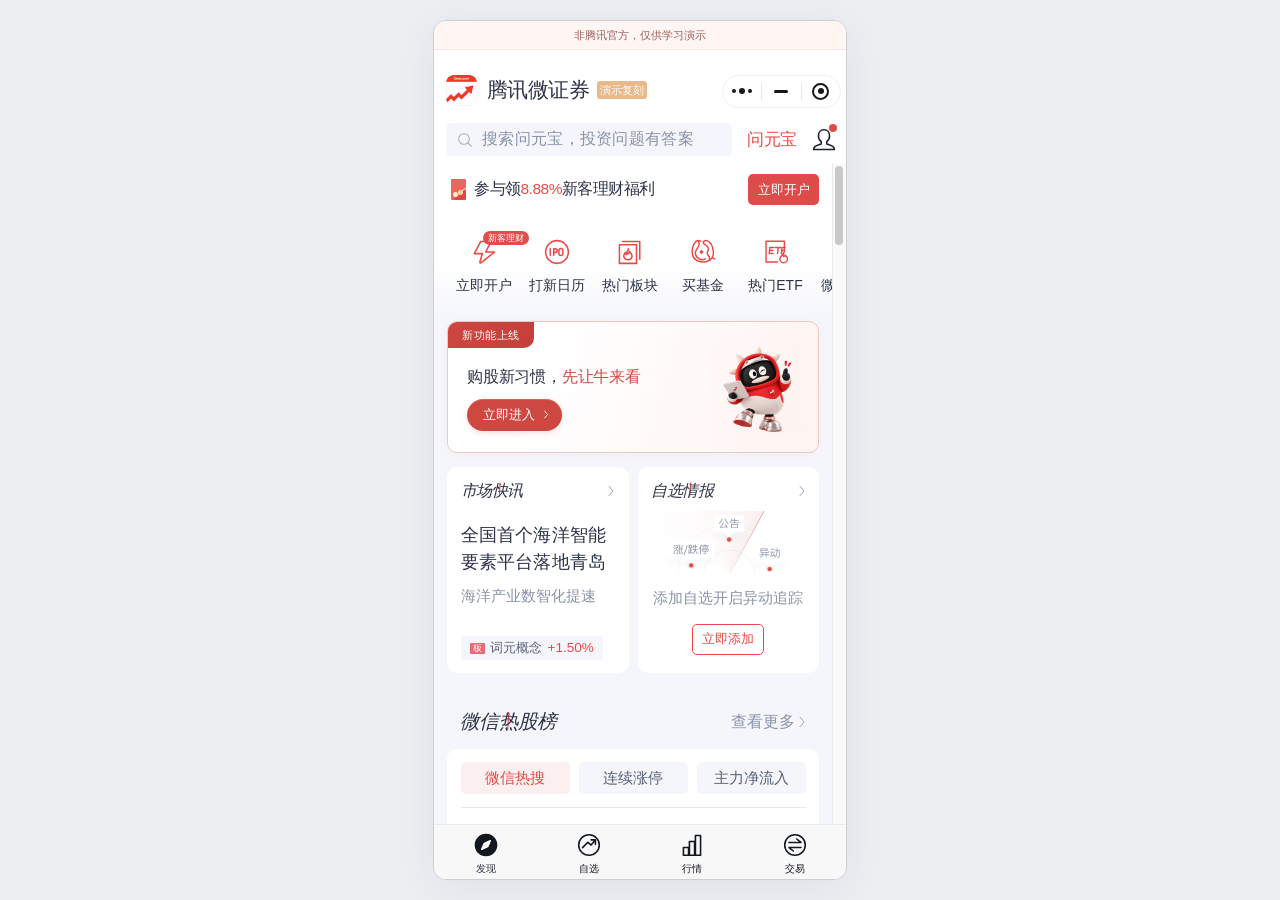
==== index.html @ d4bbb428 "Enlarge the Niulai headline and balance hero spacing across screen sizes" ====
<!doctype html>
<html lang="zh-CN">
<head>
  <meta charset="UTF-8">
  <meta name="viewport" content="width=device-width, initial-scale=1, viewport-fit=cover">
  <meta name="theme-color" content="#ffffff">
  <meta name="description" content="根据参考截图制作的腾讯微证券首页前端演示。">
  <title>腾讯微证券 · 首页复刻</title>
  <link rel="icon" type="image/svg+xml" href="data:image/svg+xml,%3Csvg xmlns='http://www.w3.org/2000/svg' viewBox='0 0 32 32'%3E%3Crect width='32' height='32' rx='8' fill='%23ef4844'/%3E%3Cpath d='m5 24 7-8 5 4 9-13m-7 1 8-2-1 8' fill='none' stroke='white' stroke-width='3' stroke-linejoin='round'/%3E%3C/svg%3E">
  <link rel="stylesheet" href="styles.css?v=19">
  <script src="app.js" defer></script>
</head>
<body>
  <svg class="svg-library" xmlns="http://www.w3.org/2000/svg" aria-hidden="true">
    <defs>
      <symbol id="i-search" viewBox="0 0 24 24"><circle cx="10.5" cy="10.5" r="8"/><path d="m16.5 16.5 5 5"/></symbol>
      <symbol id="i-user" viewBox="0 0 28 28"><path d="M14 2c-4 0-6.5 3-6.5 7.2 0 3 1.2 5.1 3.3 6.6v3c-5.7 1.4-9 3.2-9 6.2h24.4c0-3-3.3-4.8-9-6.2v-3c2.1-1.5 3.3-3.6 3.3-6.6C20.5 5 18 2 14 2Z"/></symbol>
      <symbol id="i-chevron" viewBox="0 0 12 20"><path d="m3 3 6 7-6 7"/></symbol>
      <symbol id="i-flash" viewBox="0 0 32 32"><path d="M12 3 4 18h10l-3 10c-.4 1.4.6 2 1.6 1L29 16H18l7-13Z"/></symbol>
      <symbol id="i-ipo" viewBox="0 0 32 32"><circle cx="16" cy="16" r="14"/><path d="M7.7 12v8M12 20v-8h2a2.3 2.3 0 0 1 0 4.6h-2M23.2 14a2.4 2.4 0 0 0-4.8 0v4a2.4 2.4 0 0 0 4.8 0Z"/></symbol>
      <symbol id="i-fire" viewBox="0 0 24 28"><path d="M13.2 1.5c1.2 5.8-3.4 5.6-1.2 10.2 2.2 0 3.9-2.3 4.2-4.1 4.4 6 6.7 14.9-.9 18.2 2.5-4.6-1.8-5.7-3.2-8.3-1.1 2.5-4.8 4.7-2 8.3C.4 23.6 1.4 15.4 5.4 10.3c-.2 3.2 1 3.7 2.4 4.3C5.9 8.7 10.6 7.4 13.2 1.5Z"/></symbol>
      <symbol id="i-sectors" viewBox="0 0 32 32"><path d="M7 3h21v22M3 7h21v23H3Z"/><path d="M14 12c.8 3.4-3.4 3.9-1.2 6.4 1.3-.1 2.4-1.3 2.7-2.9 5 5.3 3 10-1.7 10-5.8 0-6.8-5.2-3.5-8.7.1 2 1.1 2.2 1.4 2.1-1-3.3 2.3-3.9 2.3-6.9Z"/></symbol>
      <symbol id="i-fund" viewBox="0 0 34 34"><path d="M14 3C7-1 2 10 3 18c.5 9 8 13 16 12 9-1 13-7 11-16C29 5 22 0 18 3c-3 4 5 4 6 9 .8 4-3 5-1 8 1 3 4 3 2 6M11 4c3 3 .5 6-2 9-3 4-3 10 3 13 3 2 6 1 8 0M29 24l3 2"/><path d="m15 14 3 3-3 3-3-3Z" fill="currentColor" stroke="none"/></symbol>
      <symbol id="i-etf" viewBox="0 0 32 34"><path d="M27 17V3H3v27h15M8 11h5m-5 0-1 8h5m-4-4h4m3-4h7m-3 0-1 8m6-8h4m-4 0-1 8m1-4h3"/><path d="M26 18c-1 3-5 5-5 8a5 5 0 0 0 10 0c0-2-2-4-3-5 0 2-2 2-2 2s-1-2 0-5Z"/></symbol>
      <symbol id="i-compass" viewBox="0 0 28 28"><circle cx="14" cy="14" r="12.3" fill="var(--compass-fill,none)"/><path d="m19 9-3.1 6.9L9 19l3.1-6.9Z" fill="var(--compass-needle,none)" stroke="var(--compass-needle,currentColor)"/></symbol>
      <symbol id="i-chart" viewBox="0 0 28 28"><circle cx="14" cy="14" r="12"/><path d="m6.5 17 6-6 4 3 5-6m-5 0h5v5"/></symbol>
      <symbol id="i-bars" viewBox="0 0 28 28"><path d="M4 17h6v9H4Zm7-7h6v16h-6Zm7-7h6v23h-6Z"/></symbol>
      <symbol id="i-trade" viewBox="0 0 28 28"><circle cx="14" cy="14" r="12"/><path d="M7 11h14l-5-4M21 17H7l5 4"/></symbol>
      <symbol id="i-heart" viewBox="0 0 30 30"><path d="M27.1 14.5C31 6.1 21.3.9 15 7.2 8.7.9-1 6.1 2.9 14.5c1.6 3.5 7 8.4 12.1 12.4l2-1.7M23 17v9m-4.5-4.5h9"/></symbol>
      <symbol id="i-check" viewBox="0 0 24 24"><path d="m5 12 5 5 10-11"/></symbol>
      <symbol id="i-close" viewBox="0 0 24 24"><path d="m6 6 12 12M18 6 6 18"/></symbol>
    </defs>
  </svg>

  <div class="app-shell">
    <p class="demo-notice">非腾讯官方，仅供学习演示</p>
    <header class="app-header">
      <div class="brand-row">
        <div class="brand" aria-label="腾讯微证券界面复刻演示">
          <span class="brand-logo" role="img" aria-label="腾讯微证券标志"></span>
          <h1>腾讯微证券</h1>
          <span class="official-badge">演示复刻</span>
        </div>
        <div class="mini-program-tools" aria-label="小程序工具">
          <button type="button" data-action="menu" aria-label="更多选项" class="more-dots"><i></i><i></i><i></i></button>
          <span class="capsule-divider"></span>
          <button type="button" data-action="minimize" aria-label="收起页面"><span class="minus"></span></button>
          <span class="capsule-divider"></span>
          <button type="button" data-action="about" aria-label="关于此页面"><span class="mini-close"></span></button>
        </div>
      </div>
      <div class="search-row">
        <button class="search-entry" type="button" data-action="search"><svg class="icon"><use href="#i-search"/></svg><span>搜索问元宝，投资问题有答案</span></button>
        <button class="yuanbao-entry" type="button" data-action="yuanbao">问元宝</button>
        <button class="profile-entry" type="button" data-action="profile" aria-label="个人中心，有新消息"><svg class="icon"><use href="#i-user"/></svg><span class="unread-dot"></span></button>
      </div>
    </header>

    <div class="content-region">
      <main id="main-scroll" class="main-scroll">
        <section id="discover-view" class="view">
          <div class="promotion">
            <span class="benefit-icon" aria-hidden="true"><span></span></span>
            <p>参与领<span class="red">8.88%</span>新客理财福利</p>
            <button type="button" class="primary-button open-account" data-action="account">立即开户</button>
          </div>

          <nav class="shortcuts" aria-label="常用服务">
            <button type="button" class="shortcut" data-action="account"><span class="shortcut-icon"><svg class="icon"><use href="#i-flash"/></svg><span class="shortcut-badge">新客理财</span></span><span>立即开户</span></button>
            <button type="button" class="shortcut" data-action="ipo"><span class="shortcut-icon"><svg class="icon"><use href="#i-ipo"/></svg></span><span>打新日历</span></button>
            <button type="button" class="shortcut" data-action="sectors"><span class="shortcut-icon"><svg class="icon"><use href="#i-sectors"/></svg></span><span>热门板块</span></button>
            <button type="button" class="shortcut" data-action="fund"><span class="shortcut-icon"><svg class="icon"><use href="#i-fund"/></svg></span><span>买基金</span></button>
            <button type="button" class="shortcut" data-action="etf"><span class="shortcut-icon"><svg class="icon"><use href="#i-etf"/></svg></span><span>热门ETF</span></button>
            <button type="button" class="shortcut" data-action="services"><span class="shortcut-icon"><svg class="icon"><use href="#i-chart"/></svg></span><span>微信理财</span></button>
          </nav>

          <div class="discovery-content">
            <a class="niulai-card" href="niulai.html?v=20" aria-label="新功能上线：购股新习惯，先让牛来看。立即进入牛来">
              <span class="niulai-new-tag">新功能上线</span>
              <div class="niulai-card-copy">
                <h2>购股新习惯，<span>先让牛来看</span></h2>
                <span class="niulai-card-cta"><span>立即进入</span><svg class="icon" aria-hidden="true"><use href="#i-chevron"/></svg></span>
              </div>
              <img class="niulai-card-mascot" src="assets/niulai.jpg" alt="牛来" width="1254" height="1254" decoding="async">
            </a>

            <section class="feature-cards" aria-label="市场资讯与自选情报">
              <article class="feature-card news-card">
                <button class="card-heading" type="button" data-action="news"><h2 class="slanted-title">市场<span class="title-accent">快</span>讯</h2><svg class="icon chevron"><use href="#i-chevron"/></svg></button>
                <button class="news-body" type="button" data-action="news"><h3>全国首个海洋智能<br>要素平台落地青岛</h3><p>海洋产业数智化提速</p></button>
                <button class="sector-chip" type="button" data-action="sector-detail"><span class="sector-badge">板</span><strong>词元概念</strong><span class="red">+1.50%</span></button>
              </article>
              <article class="feature-card intelligence-card">
                <button class="card-heading" type="button" data-action="intelligence"><h2 class="slanted-title">自选<span class="title-accent">情</span>报</h2><svg class="icon chevron"><use href="#i-chevron"/></svg></button>
                <div class="radar-image" role="img" aria-label="自选情报：追踪公告、涨跌停与异动"></div>
                <p id="intelligence-caption">添加自选开启异动追踪</p>
                <button class="outline-button" type="button" data-action="add-stock">立即添加</button>
              </article>
            </section>

            <section class="hot-stocks" aria-labelledby="hot-stocks-heading">
              <div class="section-heading"><h2 id="hot-stocks-heading" class="slanted-title">微信<span class="title-accent">热</span>股榜</h2><button class="more-link" type="button" data-action="more-stocks">查看更多<svg class="icon chevron"><use href="#i-chevron"/></svg></button></div>
              <div class="ranking-card">
                <div class="ranking-tabs" role="tablist" aria-label="热股榜分类">
                  <button id="tab-hot" class="ranking-tab active" type="button" role="tab" aria-controls="stock-list" aria-selected="true" data-ranking="hot">微信热搜</button>
                  <button id="tab-streak" class="ranking-tab" type="button" role="tab" aria-controls="stock-list" aria-selected="false" tabindex="-1" data-ranking="streak">连续涨停</button>
                  <button id="tab-inflow" class="ranking-tab" type="button" role="tab" aria-controls="stock-list" aria-selected="false" tabindex="-1" data-ranking="inflow">主力净流入</button>
                </div>
                <div id="stock-list" role="tabpanel" aria-labelledby="tab-hot">
                  <article class="stock-item">
                    <div class="stock-summary">
                      <svg class="sparkline" viewBox="0 0 130 65" aria-label="长电科技走势"><defs><linearGradient id="spark-fill" x1="0" y1="0" x2="0" y2="1"><stop offset="0%" stop-color="#eabdbd" stop-opacity=".65"/><stop offset="100%" stop-color="#eabdbd" stop-opacity=".17"/></linearGradient></defs><path d="M1 59 6 57 13 51 19 57 23 57 29 62 33 61 36 46 39 48 43 41 48 37 53 40 56 41 58 45 63 41 67 42 72 37 78 41 83 37 88 36 94 32 99 22 104 23 110 18 116 19 122 12 129 6V64H1Z" fill="url(#spark-fill)"/><path d="M1 59 6 57 13 51 19 57 23 57 29 62 33 61 36 46 39 48 43 41 48 37 53 40 56 41 58 45 63 41 67 42 72 37 78 41 83 37 88 36 94 32 99 22 104 23 110 18 116 19 122 12 129 6" fill="none" stroke="#f15353" stroke-width="1"/></svg>
                      <button class="stock-name" type="button" data-stock="长电科技"><span class="rank-number">1</span><span>长电科技</span></button>
                      <div class="stock-metrics"><div class="heat-metric"><strong><svg class="icon"><use href="#i-fire"/></svg>2.93万</strong><span>搜索热度</span></div><div class="change-metric"><strong class="red">+8.71%</strong><span>今日涨跌</span></div></div>
                      <button class="favorite-button" type="button" data-favorite="长电科技" aria-label="添加长电科技到自选" aria-pressed="false"><svg class="icon"><use href="#i-heart"/></svg></button>
                    </div>
                    <button class="stock-news" type="button" data-stock="长电科技"><span>▤</span><strong>公司大事</strong><span>拟定增45亿扩产先进封装</span><svg class="icon chevron"><use href="#i-chevron"/></svg></button>
                  </article>
                </div>
                <p class="data-note">页面演示数据</p>
              </div>
            </section>
          </div>
        </section>
        <section id="watchlist-view" class="view secondary-view" hidden></section>
        <section id="markets-view" class="view secondary-view" hidden></section>
        <section id="trade-view" class="view secondary-view" hidden></section>
      </main>
      <div class="scroll-rail" aria-hidden="true"><div class="scroll-thumb"></div></div>
    </div>

    <nav class="bottom-nav" aria-label="主导航">
      <button class="nav-item active" type="button" data-view="discover" aria-current="page"><svg class="icon"><use href="#i-compass"/></svg><span>发现</span></button>
      <button class="nav-item" type="button" data-view="watchlist"><svg class="icon"><use href="#i-chart"/></svg><span>自选</span></button>
      <button class="nav-item" type="button" data-view="markets"><svg class="icon"><use href="#i-bars"/></svg><span>行情</span></button>
      <button class="nav-item" type="button" data-view="trade"><svg class="icon"><use href="#i-trade"/></svg><span>交易</span></button>
    </nav>

    <dialog id="detail-dialog" class="detail-dialog" aria-labelledby="dialog-title">
      <div class="dialog-top"><h2 id="dialog-title"></h2><button type="button" class="icon-button" data-action="close-dialog" aria-label="关闭弹窗"><svg class="icon"><use href="#i-close"/></svg></button></div>
      <div id="dialog-content"></div>
    </dialog>
    <div id="toast" class="toast" role="status" aria-live="polite"></div>
  </div>
</body>
</html>
---- styles.css ----
:root{color-scheme:light;--red:#eb4945;--ink:#2d3348;--muted:#8b93a8;--paper:#f5f6fb;--line:#ececf1;font-family:"PingFang SC","Microsoft YaHei","Noto Sans CJK SC",sans-serif;font-synthesis:none;font-size:min(16px,3.8647343vw);color:var(--ink);background:#edeef2}
*{box-sizing:border-box}body{margin:0}button,input{font:inherit}button{color:inherit;cursor:pointer;padding:0;border:0;background:none;-webkit-tap-highlight-color:transparent}button:focus-visible,input:focus-visible{outline:2px solid var(--red);outline-offset:3px}button:active{opacity:.76}button:disabled{cursor:default}h1,h2,h3,p{margin:0}svg{display:block}button .icon{pointer-events:none}.icon{width:1.5rem;height:1.5rem;fill:none;stroke:currentColor;stroke-width:1.8;stroke-linecap:round;stroke-linejoin:round;flex-shrink:0}.svg-library{width:0;height:0;position:absolute;overflow:hidden}.red{color:var(--red)}[hidden]{display:none!important}
.app-shell{width:25.875rem;max-width:100%;height:100dvh;margin:0 auto;background:#fff;display:flex;flex-direction:column;position:relative;overflow:hidden;border:1px solid #ceced2;border-radius:.8125rem}
.demo-notice{flex:none;padding:.375rem .75rem;background:#fff5f3;color:#98605b;font-size:.6875rem;line-height:1rem;text-align:center;border-bottom:1px solid #f6e7e4}
.app-header{flex:none;height:7.0625rem;background:white}.brand-row{height:4.5625rem;display:flex;align-items:flex-start;padding:1.5rem .3125rem 0 .75rem;position:relative}.brand{display:flex;align-items:center;white-space:nowrap;height:2rem;gap:.59375rem}.brand-logo{width:1.9375rem;height:1.9375rem;flex-shrink:0;background-image:url("assets/reference-ui.png");background-size:25.875rem 48.75rem;background-position:-.8125rem -1.5625rem;border-radius:.5rem}.brand h1{font-size:1.3125rem;letter-spacing:-.025rem;font-weight:700;line-height:1.4}.official-badge{color:#fff;background:#e8b989;border-radius:.1875rem;padding:.03125rem .1875rem;line-height:1.05rem;font-size:.6875rem;font-weight:500;margin-left:-.125rem}
.mini-program-tools{display:flex;align-items:center;width:7.4375rem;height:2.03125rem;position:absolute;top:1.5625rem;right:.3125rem;border:1px solid #eee;border-radius:2rem;color:#181818;background:#fff}.mini-program-tools button{flex:1;min-width:0;height:100%;display:flex;align-items:center;justify-content:center}.more-dots{gap:.1875rem}.more-dots i{background:currentColor;border-radius:50%;width:.25rem;height:.25rem}.more-dots i:nth-child(2){width:.375rem;height:.375rem}.capsule-divider{width:1px;height:1.0625rem;background:#e8e8e8}.minus{width:.875rem;height:.1875rem;background:currentColor;border-radius:3px}.mini-close{height:1.0625rem;width:1.0625rem;border:.125rem solid currentColor;border-radius:50%;position:relative}.mini-close:after{content:"";position:absolute;inset:.21875rem;background:currentColor;border-radius:50%}
.search-row{height:2.0625rem;margin:0 .625rem 0 .75rem;display:flex;align-items:center;gap:.9375rem}.search-entry{height:2.0625rem;background:var(--paper);border-radius:.3125rem;display:flex;align-items:center;gap:.5625rem;padding:0 .6875rem;flex:1;min-width:0;text-align:left;color:#8992a7}.search-entry .icon{color:#a6aebf;width:1rem;height:1rem;stroke-width:1.6}.search-entry span{font-size:.96875rem;letter-spacing:.01875rem;white-space:nowrap;overflow:hidden;text-overflow:ellipsis;font-weight:500}.yuanbao-entry{font-size:1.03125rem;letter-spacing:-.025rem;color:var(--red);white-space:nowrap;font-weight:600}.profile-entry{width:1.5rem;height:1.625rem;position:relative;color:#191d26}.profile-entry .icon{width:1.5rem;height:1.5rem;stroke-width:1.8}.unread-dot{position:absolute;width:.5rem;height:.5rem;border-radius:50%;right:-.03125rem;top:-.15625rem;background:#dd4c49}
.content-region{position:relative;flex:1;min-height:0;background:var(--paper)}.main-scroll{width:calc(100% - .875rem);height:100%;overflow-y:auto;overflow-x:hidden;scrollbar-width:none;overscroll-behavior-y:contain}.main-scroll::-webkit-scrollbar{display:none}.scroll-rail{position:absolute;right:0;top:0;bottom:0;width:.875rem;background:#fafafa;border-left:1px solid #eaeaea}.scroll-thumb{position:absolute;right:.1875rem;top:.1875rem;width:.5rem;height:4.90625rem;border-radius:1rem;background:#c9c9c9}
.promotion{height:3.34375rem;margin:0 .8125rem;display:flex;align-items:center;gap:.5rem;border-bottom:1px solid var(--line);position:relative;background:#fff}.promotion:before{content:"";position:absolute;left:-.8125rem;right:-.8125rem;top:0;bottom:-1px;background:#fff;z-index:0}.promotion>*{z-index:1}.promotion p{font-size:.96875rem;letter-spacing:-.03125rem;white-space:nowrap;font-weight:500}.benefit-icon{margin-left:.25rem;width:.9375rem;height:1.3125rem;border-radius:.0625rem;background:linear-gradient(140deg,#ed655f 0 68%,#e84441 68%);position:relative;flex-shrink:0;overflow:hidden}.benefit-icon:before{content:"";position:absolute;left:.125rem;top:.84375rem;width:.3125rem;height:.3125rem;border-radius:50%;background:#fff1c7}.benefit-icon:after{content:"";position:absolute;left:.4rem;top:.71875rem;width:.625rem;height:.03125rem;background:#f8d79d;transform:rotate(-32deg)}.benefit-icon span{position:absolute;left:.40625rem;top:.71875rem;width:.3125rem;height:.3125rem;border-radius:50%;background:#f9d997}.primary-button{color:white;background:#dd4c48;border-radius:.3125rem;padding:.4375rem .625rem;font-weight:600;font-size:.875rem;line-height:1.5}.open-account{margin-left:auto;white-space:nowrap;width:4.4375rem;height:1.9375rem;padding:0;font-size:.8125rem}
.shortcuts{height:6.5rem;display:flex;gap:0;overflow-x:auto;scrollbar-width:none;padding:.875rem .8125rem 1.1875rem;background:linear-gradient(#fff 45%,var(--paper))}.shortcuts::-webkit-scrollbar{display:none}.shortcut{flex:0 0 4.5625rem;display:flex;flex-direction:column;align-items:center;justify-content:flex-start;gap:.75rem;font-size:.875rem;white-space:nowrap;padding-top:.5rem}.shortcut-icon{color:var(--red);position:relative;width:1.625rem;height:1.625rem}.shortcut-icon>.icon{height:1.625rem;width:1.625rem;stroke-width:1.9}.shortcut-badge{position:absolute;left:.75rem;top:-.5rem;white-space:nowrap;font-size:.53125rem;line-height:.875rem;height:.875rem;background:#df4e4b;color:#fff;border-radius:1rem;padding:0 .3125rem;font-weight:600}
.discovery-content{padding:0 .8125rem 1.5rem}.feature-cards{display:grid;grid-template-columns:1fr 1fr;gap:.5625rem}.feature-card{height:12.90625rem;min-width:0;background:#fff;border-radius:.625rem;padding:.75rem .84375rem .8125rem;overflow:hidden}.card-heading{display:flex;align-items:center;justify-content:space-between;width:100%;height:1.5rem}.slanted-title{font-size:1rem;font-weight:700;font-style:italic;letter-spacing:-.025rem;line-height:1.5;white-space:nowrap}.title-accent{position:relative;isolation:isolate}.title-accent:after{content:"";position:absolute;left:44%;top:5%;width:.1875rem;height:85%;background:var(--red);clip-path:polygon(45% 0,100% 17%,69% 17%,38% 100%,0 100%,32% 18%,0 18%);z-index:-1}.chevron{width:.5rem;height:1rem;color:#9ca6bd;stroke-width:1.5}.news-body{text-align:left;display:block;margin-top:1.21875rem}.news-body h3{font-size:1.125rem;font-weight:500;line-height:1.6875rem;letter-spacing:.0125rem;white-space:nowrap}.news-body p{font-size:.90625rem;color:var(--muted);line-height:1.375rem;margin-top:.5625rem;font-weight:500;white-space:nowrap}.sector-chip{height:1.5rem;display:flex;align-items:center;gap:.3125rem;margin-top:1.8125rem;background:var(--paper);padding:0 .5625rem;border-radius:.125rem;white-space:nowrap;font-size:.84375rem;line-height:1.5rem}.sector-chip strong{font-size:.8125rem;color:#596176;font-weight:600}.sector-badge{font-size:.5625rem;line-height:.6875rem;height:.6875rem;padding:0 .1875rem;background:#e96976;color:white;border-radius:1px}.sector-chip>.red{margin-left:.0625rem}.intelligence-card{text-align:center;padding-left:.84375rem;padding-right:.84375rem}.radar-image{height:4rem;width:8rem;margin:.5rem auto 0;background-image:url("assets/reference-ui.png");background-size:25.875rem 48.75rem;background-position:-14.3125rem -19.6875rem}.intelligence-card>p{font-size:.90625rem;color:var(--muted);font-weight:500;line-height:1.375rem;margin-top:.75rem;white-space:nowrap}.outline-button{border:1px solid var(--red);border-radius:.3125rem;color:var(--red);padding:.34375rem .5625rem;font-size:.8125rem;line-height:1.125rem;font-weight:600}.intelligence-card>.outline-button{margin-top:.9375rem;height:1.9375rem}
.hot-stocks{margin-top:2.15625rem}.section-heading{display:flex;justify-content:space-between;align-items:center;padding:0 .8125rem;height:1.8125rem}.section-heading>.slanted-title{font-size:1.21875rem;letter-spacing:-.04375rem}.more-link{display:flex;align-items:center;color:var(--muted);font-size:.96875rem;gap:.1875rem}.ranking-card{background:#fff;border-radius:.625rem;margin-top:.75rem;padding:.84375rem .84375rem .625rem;overflow:hidden}.ranking-tabs{display:grid;grid-template-columns:1fr 1fr 1fr;gap:.5625rem;padding-bottom:.8125rem;border-bottom:1px solid #e6e8f0}.ranking-tab{background:var(--paper);border-radius:.3125rem;font-size:.90625rem;line-height:2rem;white-space:nowrap;color:#566076;min-height:2rem}.ranking-tab.active{color:var(--red);background:#fceff0;font-weight:600}.stock-item{padding-top:.90625rem}.stock-summary{position:relative;min-height:5.3125rem;padding-left:5.1875rem}.stock-name{display:flex;align-items:center;gap:.5625rem;font-size:1.15625rem;line-height:1.6875rem;white-space:nowrap;font-weight:500}.rank-number{color:#ff8256;font-weight:500;font-size:1.03125rem}.stock-metrics{display:grid;grid-template-columns:1fr 1fr;margin-left:1.09375rem;margin-top:.46875rem;gap:.875rem}.stock-metrics>div{display:flex;flex-direction:column;gap:.25rem;white-space:nowrap}.stock-metrics strong{font-size:1rem;font-weight:500;line-height:1.375rem}.stock-metrics>div>span{font-size:.84375rem;color:var(--muted);line-height:1.375rem}.heat-metric strong{display:flex;align-items:center;font-weight:600;font-size:1.15625rem;gap:.125rem}.heat-metric .icon{height:.96875rem;width:.8125rem;color:var(--red);stroke-width:1.5}.sparkline{position:absolute;left:0;top:1.53125rem;width:4.0625rem;height:2.125rem}.favorite-button{position:absolute;right:0;bottom:.25rem;width:1.375rem;height:1.5rem;color:#151a27}.favorite-button .icon{width:1.375rem;height:1.375rem;stroke-width:1.8}.favorite-button.saved{color:var(--red)}.favorite-button.saved .icon{fill:#fde8e7}.stock-news{display:flex;align-items:center;gap:.25rem;background:var(--paper);width:100%;margin-top:.6875rem;border-radius:.3125rem;padding:.375rem .625rem;text-align:left;font-size:.71875rem;white-space:nowrap;overflow:hidden;min-height:1.6875rem}.stock-news>span:nth-of-type(2){color:var(--muted);overflow:hidden;text-overflow:ellipsis}.stock-news strong{font-weight:500}.stock-news .chevron{margin-left:auto}.stock-item+.stock-item{margin-top:.6875rem;border-top:1px solid var(--line)}.data-note{font-size:.6875rem;color:#a0a6b4;text-align:center;padding:1.25rem 0 .125rem}
.bottom-nav{height:3.46875rem;flex:none;border-top:1px solid #eaeaea;background:#f8f8f8;display:grid;grid-template-columns:repeat(4,1fr);padding-top:.53125rem;color:#131720;z-index:3;padding-bottom:env(safe-area-inset-bottom,0px)}.nav-item{display:flex;flex-direction:column;align-items:center;gap:.21875rem;font-size:.625rem;line-height:.9375rem}.nav-item .icon{width:1.5rem;height:1.5rem;stroke-width:1.85}.nav-item.active{color:var(--ink)}.nav-item.active[data-view="discover"] .icon{fill:#121720;stroke:#121720}.nav-item.active[data-view="discover"] .icon use{fill:inherit}.nav-item.active[data-view="discover"]{--compass-active:1}.nav-item.active:not([data-view="discover"]){color:var(--red)}
.detail-dialog{color:var(--ink);width:min(23rem,calc(100vw - 2rem));border:0;border-radius:1rem;padding:1.25rem;max-height:80dvh;background:white;box-shadow:0 1rem 4rem #19202d29}.detail-dialog::backdrop{background:#151b2d66;backdrop-filter:blur(2px)}.dialog-top{display:flex;align-items:center;justify-content:space-between;margin-bottom:1.25rem}.dialog-top h2{font-size:1.125rem;font-weight:600}.icon-button{padding:.125rem;border-radius:50%;color:var(--muted)}.icon-button .icon{width:1.25rem;height:1.25rem}.dialog-copy{font-size:.875rem;line-height:1.8;color:#777f92}.dialog-copy+p{margin-top:.75rem}.dialog-note{font-size:.75rem;line-height:1.7;color:var(--muted);margin-top:1rem}.dialog-button{display:block;width:100%;margin-top:1.25rem;padding:.625rem}.toast{position:absolute;left:50%;bottom:4.75rem;transform:translate(-50%,.5rem);max-width:calc(100% - 2rem);width:max-content;padding:.625rem 1rem;font-size:.8125rem;color:#fff;background:#252b3ee8;border-radius:.5rem;pointer-events:none;opacity:0;transition:opacity .18s,transform .18s;z-index:20}.toast.visible{opacity:1;transform:translate(-50%,0)}
.nav-item.active[data-view="discover"]{--compass-fill:#121720;--compass-needle:#fff}
.slanted-title{font-synthesis:style}.stock-metrics{grid-template-columns:6.25rem 1fr}
.secondary-view{padding:1rem .8125rem 2rem;min-height:100%}.secondary-heading{display:flex;align-items:center;justify-content:space-between;gap:1rem;margin-bottom:1rem}.secondary-heading h2{font-size:1.25rem}.secondary-card{background:white;border-radius:.625rem;padding:.5rem .875rem;margin-bottom:1.5rem}.simple-stock{display:flex;align-items:center;gap:1.125rem;min-height:4rem;border-bottom:1px solid var(--line);font-size:.9375rem}.simple-stock:last-child{border-bottom:0}.simple-stock-title{display:flex;flex-direction:column;gap:.25rem;text-align:left;flex:1}.simple-stock-title strong{font-size:.9375rem;font-weight:500}.simple-stock-title small{font-size:.75rem;color:var(--muted)}.inline-favorite{position:static;flex:none}.empty-state{border-radius:.75rem;background:white;text-align:center;padding:3rem 1rem}.empty-state>.icon{width:3rem;height:3rem;margin:0 auto 1.5rem;color:var(--red);stroke-width:1.25}.empty-state h3{font-size:1.125rem;font-weight:500}.empty-state p{font-size:.875rem;color:var(--muted);margin-top:.75rem;line-height:1.7}.empty-state>.primary-button{margin-top:1.5rem;padding:.5625rem 1.25rem}.market-summary h3{padding:.75rem 0 .25rem;font-size:1rem}.sector-row{display:flex;align-items:center;gap:.5rem;min-height:3.125rem;width:100%;font-size:.9375rem;border-bottom:1px solid var(--line)}.sector-row:last-of-type{border-bottom:0}.sector-row>:nth-child(2){margin-left:auto}.sector-row strong{font-weight:500}.demo-tag{font-size:.6875rem;font-weight:400;color:var(--muted);background:var(--paper);border-radius:.25rem;padding:.1875rem .4375rem}.dialog-search{display:flex;align-items:center;gap:.5rem;background:var(--paper);border-radius:.4375rem;padding:.625rem .75rem}.dialog-search .icon{width:1.0625rem;height:1.0625rem;color:var(--muted)}.dialog-search input{min-width:0;width:100%;background:none;border:0;outline:0;color:var(--ink);font-size:.9375rem}.dialog-search:focus-within{outline:1px solid var(--red)}.dialog-search input:focus-visible{outline:0}.small-heading{display:block;font-size:.8125rem;color:var(--muted);margin:1.25rem 0 .375rem}.search-empty{padding:1.5rem 0;font-size:.875rem;line-height:1.8;color:var(--muted)}.stock-detail-code{display:flex;justify-content:space-between;color:var(--muted);font-size:.8125rem}.detail-quote{display:flex;gap:1rem;align-items:baseline;color:var(--red);margin-top:.75rem}.detail-quote>strong{font-size:2rem;font-weight:500}.detail-quote>span{font-size:1rem}.detail-chart{height:7.5rem;position:relative;margin:.5rem 0 1rem}.detail-chart .sparkline{position:static;width:100%;height:100%}.text-favorite.saved{color:var(--red);background:#fceeee}.account-benefit{text-align:center;padding:1.125rem;background:linear-gradient(140deg,#fff5ee,#fff0f0);border-radius:.625rem;color:var(--red)}.account-benefit>span{font-size:.9375rem}.account-benefit>strong{display:block;font-size:3.25rem;font-weight:600;line-height:1.3}.account-benefit small{font-size:1.75rem}.account-benefit>p{font-size:.75rem;color:#ad7b79}.account-steps{list-style:none;padding:0;margin:1.25rem 0;display:flex;flex-direction:column;gap:.75rem;font-size:.875rem}.account-steps li{display:flex;align-items:center;gap:.625rem}.account-steps li span{width:1.25rem;height:1.25rem;line-height:1.25rem;border-radius:50%;background:#fceeee;color:var(--red);text-align:center;font-size:.75rem}.article-title{font-size:1.3125rem;font-weight:600;line-height:1.6;margin:.875rem 0 .5rem}.article-separator{height:1px;background:var(--line);margin:1.25rem 0}.calendar-header{display:flex;align-items:center;justify-content:space-between;font-size:.9375rem}.calendar-week{display:grid;grid-template-columns:repeat(7,1fr);gap:.375rem;margin-top:1.25rem;text-align:center;font-size:.75rem;color:var(--muted)}.calendar-week>span{padding:.375rem 0}.calendar-week b{display:block;margin-top:.5rem;font-size:.9375rem;font-weight:500;color:var(--ink)}.calendar-week .today{background:#fceeee;border-radius:.4375rem;color:var(--red)}.calendar-week .today b{color:var(--red)}.calendar-empty{text-align:center;color:var(--muted);font-size:.875rem;padding:2.5rem 0}.service-symbol>.icon{height:3rem;width:3rem;color:var(--red);stroke-width:1.5;margin:1rem auto 1.5rem}.profile-demo{text-align:center;padding:1rem 0 1.25rem}.profile-demo>.icon{height:2.75rem;width:2.75rem;color:var(--red);stroke-width:1.4;margin:0 auto 1rem}.profile-demo h3{font-size:1.125rem;font-weight:500}.profile-demo p{font-size:.875rem;color:var(--muted);margin-top:.5rem}.dialog-menu-row{display:flex;width:100%;min-height:3.25rem;gap:.625rem;align-items:center;border-bottom:1px solid var(--line);font-size:.9375rem}.dialog-menu-row:last-child{border-bottom:0}.dialog-menu-row>.chevron{margin-left:auto}.dialog-menu-row>span{margin-left:auto;color:var(--muted)}.dialog-menu-row>span+.chevron{margin-left:0}.yuanbao-greeting{font-size:1.375rem;font-weight:600;color:var(--red);margin-bottom:.5rem}.yuanbao-form{display:flex;flex-wrap:wrap;gap:.5rem}.yuanbao-form>label{width:100%}.yuanbao-form input{flex:1;min-width:0;background:var(--paper);border:1px solid var(--line);border-radius:.375rem;padding:.625rem;font-size:.875rem;color:var(--ink)}.yuanbao-form>button{font-size:.8125rem}.yuanbao-answer{font-size:.875rem;line-height:1.8;background:var(--paper);padding:.75rem 1rem;border-radius:.5rem;margin-top:1rem}.submitted-question{font-weight:600;margin-bottom:.75rem;overflow-wrap:anywhere}
@media(min-width:600px){.app-shell{height:calc(100dvh - 2.5rem);max-height:56.25rem;margin:1.25rem auto;box-shadow:0 .5rem 2.5rem #282f4710}}
/* Niulai entry: shares the homepage's grid, red accent and rounded surfaces. */
.niulai-card{position:relative;display:flex;align-items:center;min-height:8.25rem;margin-bottom:.875rem;border:1px solid #ecc8c2;border-radius:.625rem;background:linear-gradient(105deg,#fff 24%,#fff4f1 100%);color:var(--ink);text-decoration:none;isolation:isolate;overflow:hidden;box-shadow:0 .125rem .5rem #dd4c480b;transition:background .18s,box-shadow .18s}
.niulai-new-tag{position:absolute;z-index:2;top:0;left:0;padding:.25rem .875rem;border-radius:0 0 .625rem 0;background:linear-gradient(105deg,#cd453f,#c6403b);color:#fff;font-size:.6875rem;font-weight:600;line-height:1.125rem;letter-spacing:.03125rem}
.niulai-card-copy{position:relative;z-index:1;padding:2.375rem 0 1.0625rem 1.1875rem;max-width:calc(100% - 6.625rem)}
.niulai-card h2{font-size:1rem;line-height:1.625rem;letter-spacing:-.0125rem;font-weight:600;white-space:nowrap}
.niulai-card h2>span{color:#d34b45}
.niulai-card-cta{position:relative;isolation:isolate;overflow:hidden;display:inline-flex;align-items:center;justify-content:center;gap:.5rem;height:2rem;margin-top:.5625rem;padding:0 .8125rem 0 1rem;border-radius:1rem;background:#ce4842;color:#fff;font-size:.8125rem;font-weight:600;line-height:1;box-shadow:inset 0 1px 0 #ffffff26,0 .125rem .375rem #ce48422b}
.niulai-card-cta>span,.niulai-card-cta>.icon{position:relative;z-index:1}
.niulai-card-cta::before{content:"";position:absolute;z-index:0;top:-60%;bottom:-60%;left:-60%;width:45%;background:linear-gradient(90deg,transparent,#ffffff59,transparent);transform:translateX(0) skewX(-18deg);opacity:0;pointer-events:none;animation:niulai-cta-shine 3.8s ease-in-out infinite}
@keyframes niulai-cta-shine{0%,8%{transform:translateX(0) skewX(-18deg);opacity:0}16%{opacity:1}44%,100%{transform:translateX(420%) skewX(-18deg);opacity:0}}
.niulai-card-cta .icon{width:.375rem;height:.6875rem;stroke-width:1.8}
.niulai-card-mascot{position:absolute;right:.75rem;top:50%;transform:translateY(-50%);width:6rem;height:6rem;object-fit:contain;mix-blend-mode:multiply;pointer-events:none}
.niulai-card:focus-visible,.niulai-back:focus-visible{outline:2px solid var(--red);outline-offset:3px}
.niulai-card:active{box-shadow:inset 0 0 0 1px #eb494540;background:#fff3f2}
@media(hover:hover){.niulai-card:hover{box-shadow:0 .1875rem .625rem #dd4c481a}.niulai-card:hover .niulai-card-cta{background:#bd3f3a}}
.niulai-page-header{position:relative;flex:none;height:3.75rem;display:flex;align-items:center;justify-content:center;background:#fff;border-bottom:1px solid var(--line)}
.niulai-page-title{font-size:1.0625rem;line-height:1.5;font-weight:600}
.niulai-back{position:absolute;left:.75rem;top:0;bottom:0;display:flex;align-items:center;gap:.125rem;padding-right:.5rem;color:var(--ink);font-size:.9375rem;text-decoration:none}
.niulai-back .icon{width:1.25rem;height:1.25rem;stroke-width:1.8}
.niulai-page-content{flex:1;overflow-y:auto;background:linear-gradient(180deg,#fff8f7 0,#fff 50%);padding:3.125rem 1.5rem 2rem}
.niulai-welcome{text-align:center}
.niulai-welcome img{display:block;width:10.5rem;height:10.5rem;object-fit:contain;mix-blend-mode:multiply;margin:0 auto 1.5rem}
.niulai-welcome h1{font-size:1.25rem;line-height:1.8;font-weight:600;letter-spacing:.0125rem}
.niulai-welcome h1 span{color:var(--red)}
.niulai-welcome p{font-size:.875rem;color:var(--muted);margin-top:1.25rem;letter-spacing:.125rem}
@media(prefers-reduced-motion:reduce){*,*::before,*::after{scroll-behavior:auto!important;transition:none!important;animation:none!important}}
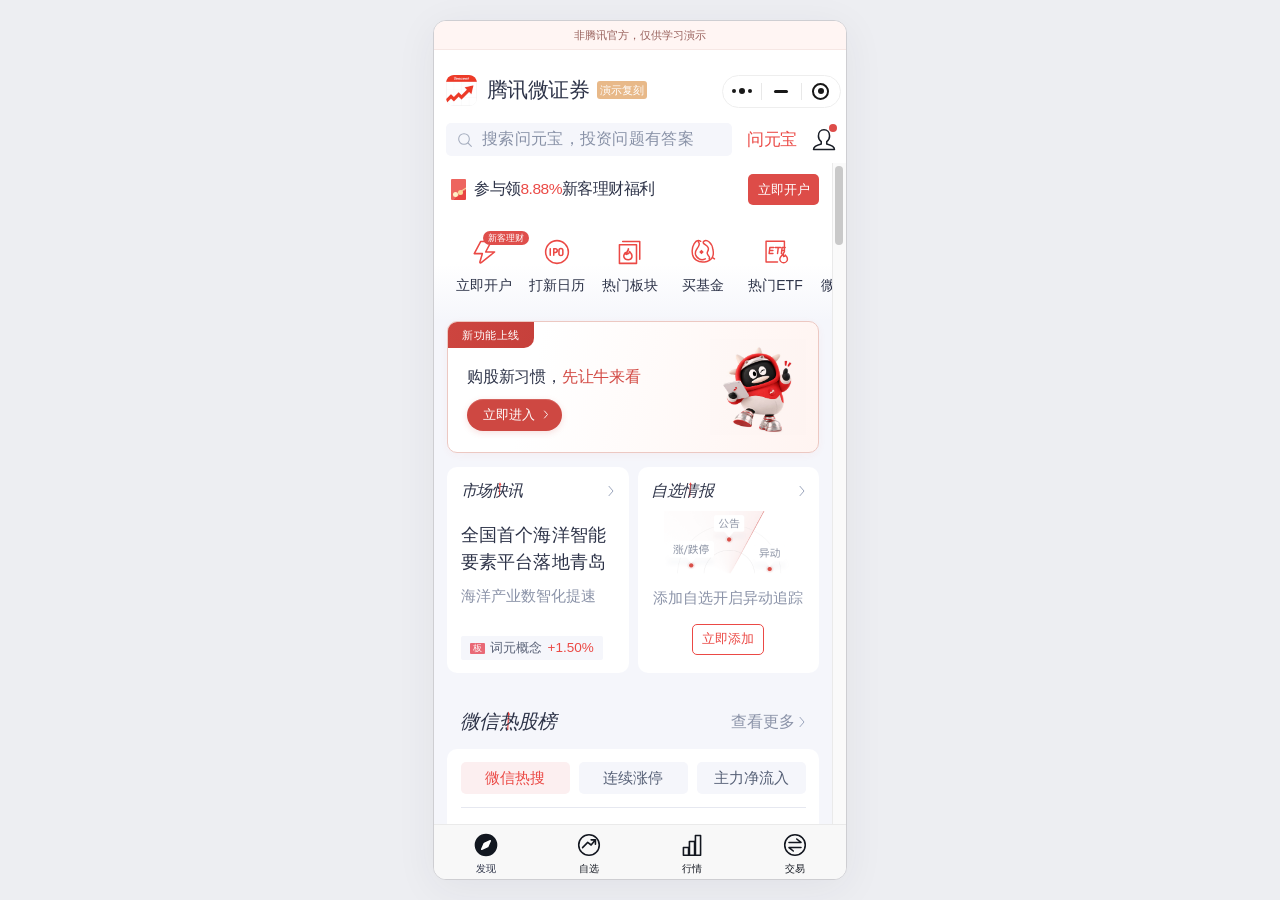
==== commit 18bbcf92: "Invite users to earn a playful investing title with a redesigned habit card" ====
--- a/index.html
+++ b/index.html
@@ -75,7 +75,7 @@
           </nav>
 
           <div class="discovery-content">
-            <a class="niulai-card" href="niulai.html?v=20" aria-label="新功能上线：购股新习惯，先让牛来看。立即进入牛来">
+            <a class="niulai-card" href="niulai.html?v=21" aria-label="新功能上线：购股新习惯，先让牛来看。立即进入牛来">
               <span class="niulai-new-tag">新功能上线</span>
               <div class="niulai-card-copy">
                 <h2>购股新习惯，<span>先让牛来看</span></h2>
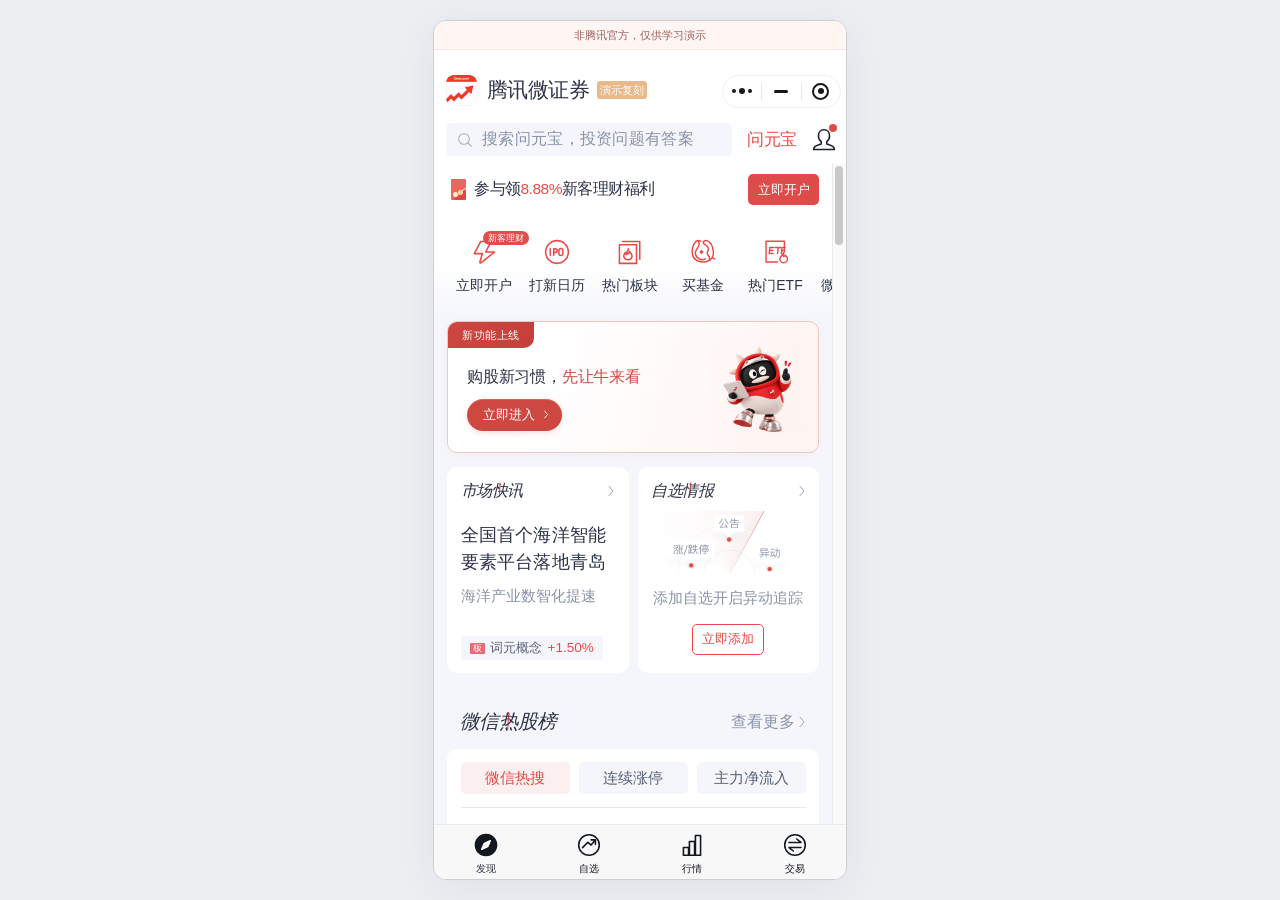
==== commit 2cd2a5dc: "Cycle through every investor title with a gentle, pausable preview" ====
--- a/index.html
+++ b/index.html
@@ -75,7 +75,7 @@
           </nav>
 
           <div class="discovery-content">
-            <a class="niulai-card" href="niulai.html?v=21" aria-label="新功能上线：购股新习惯，先让牛来看。立即进入牛来">
+            <a class="niulai-card" href="niulai.html?v=24" aria-label="新功能上线：购股新习惯，先让牛来看。立即进入牛来">
               <span class="niulai-new-tag">新功能上线</span>
               <div class="niulai-card-copy">
                 <h2>购股新习惯，<span>先让牛来看</span></h2>
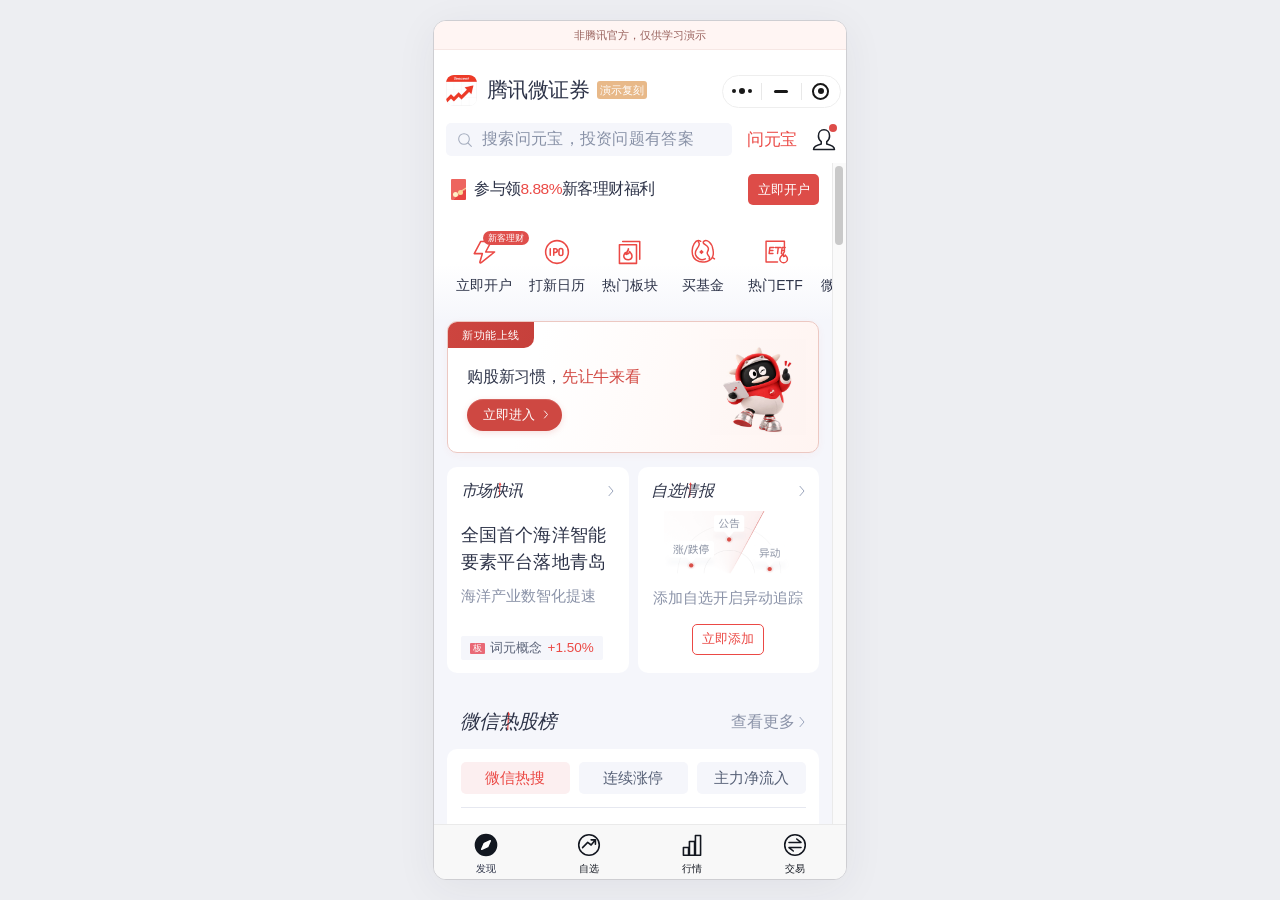
==== commit 1d64372e: "Explain MACD and RSI charts in plain language" ====
--- a/index.html
+++ b/index.html
@@ -75,7 +75,7 @@
           </nav>
 
           <div class="discovery-content">
-            <a class="niulai-card" href="niulai.html?v=24" aria-label="新功能上线：购股新习惯，先让牛来看。立即进入牛来">
+            <a class="niulai-card" href="niulai.html?v=27" aria-label="新功能上线：购股新习惯，先让牛来看。立即进入牛来">
               <span class="niulai-new-tag">新功能上线</span>
               <div class="niulai-card-copy">
                 <h2>购股新习惯，<span>先让牛来看</span></h2>
